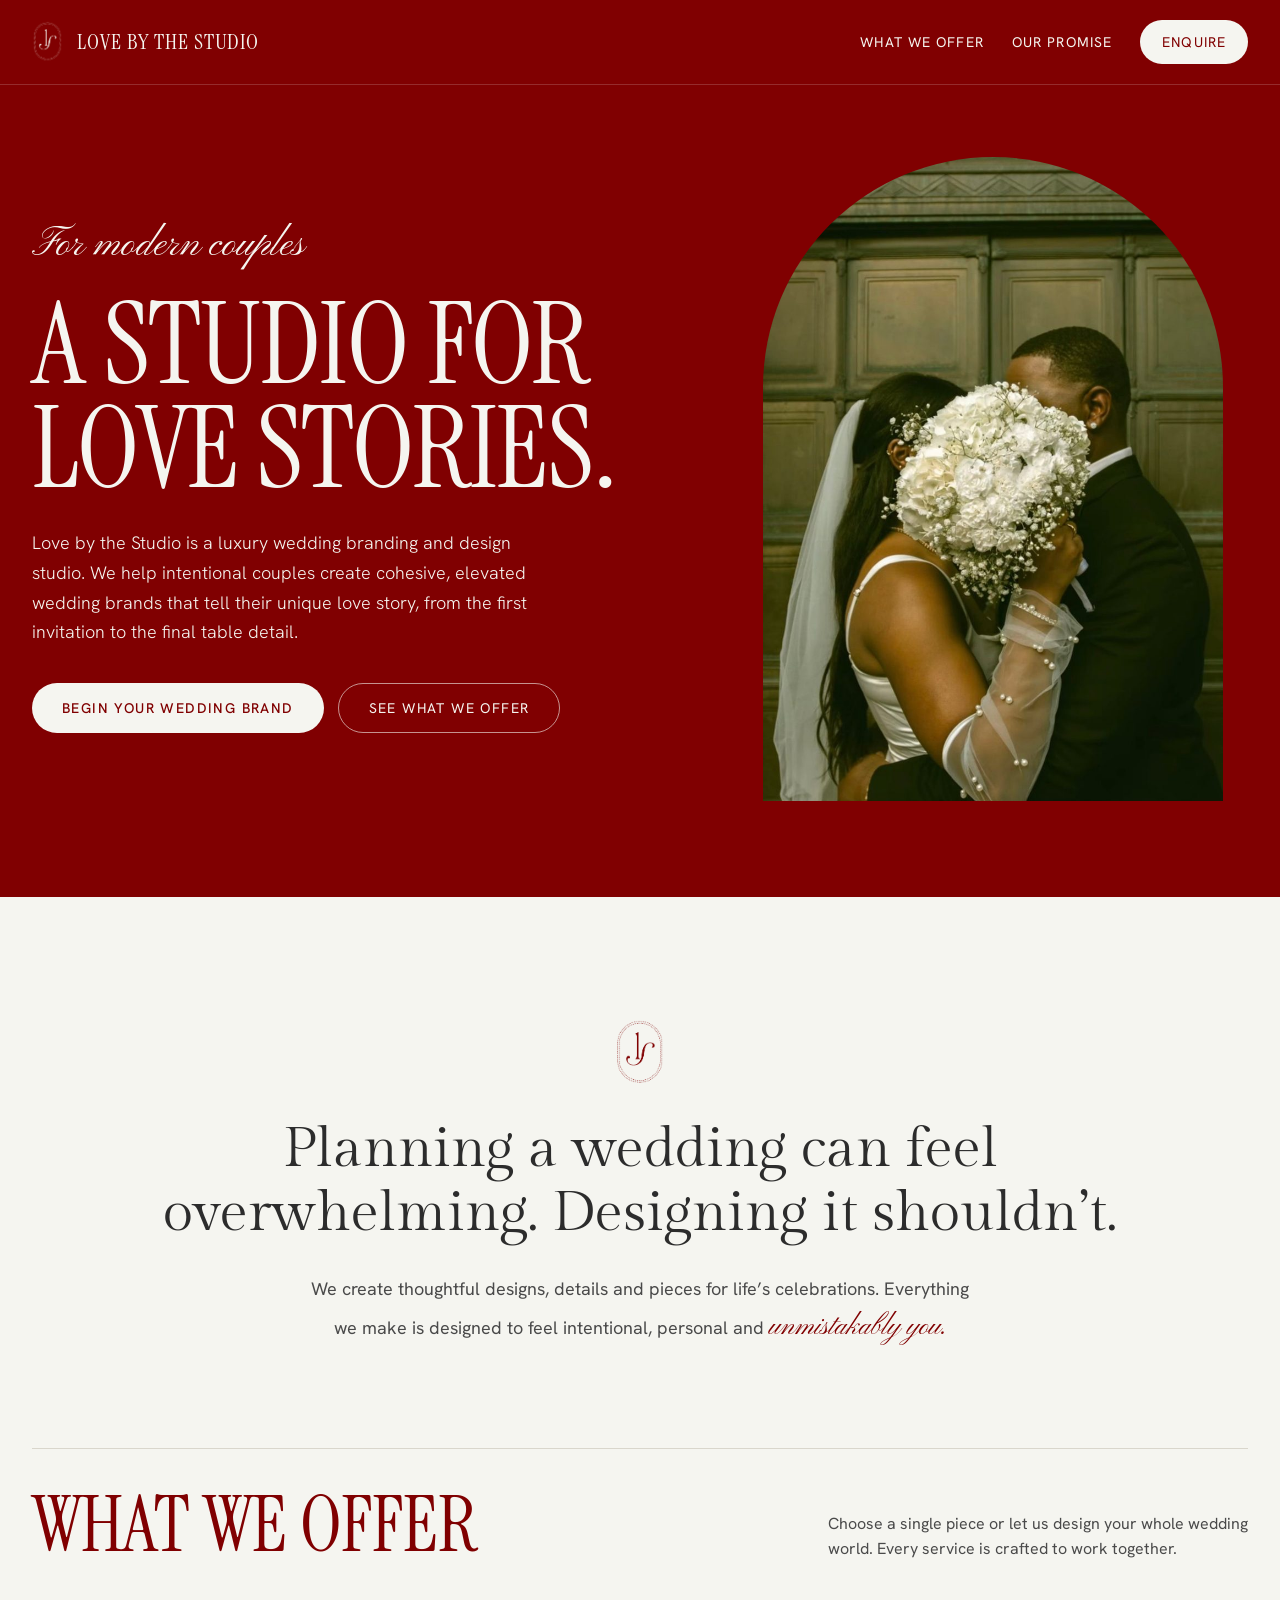
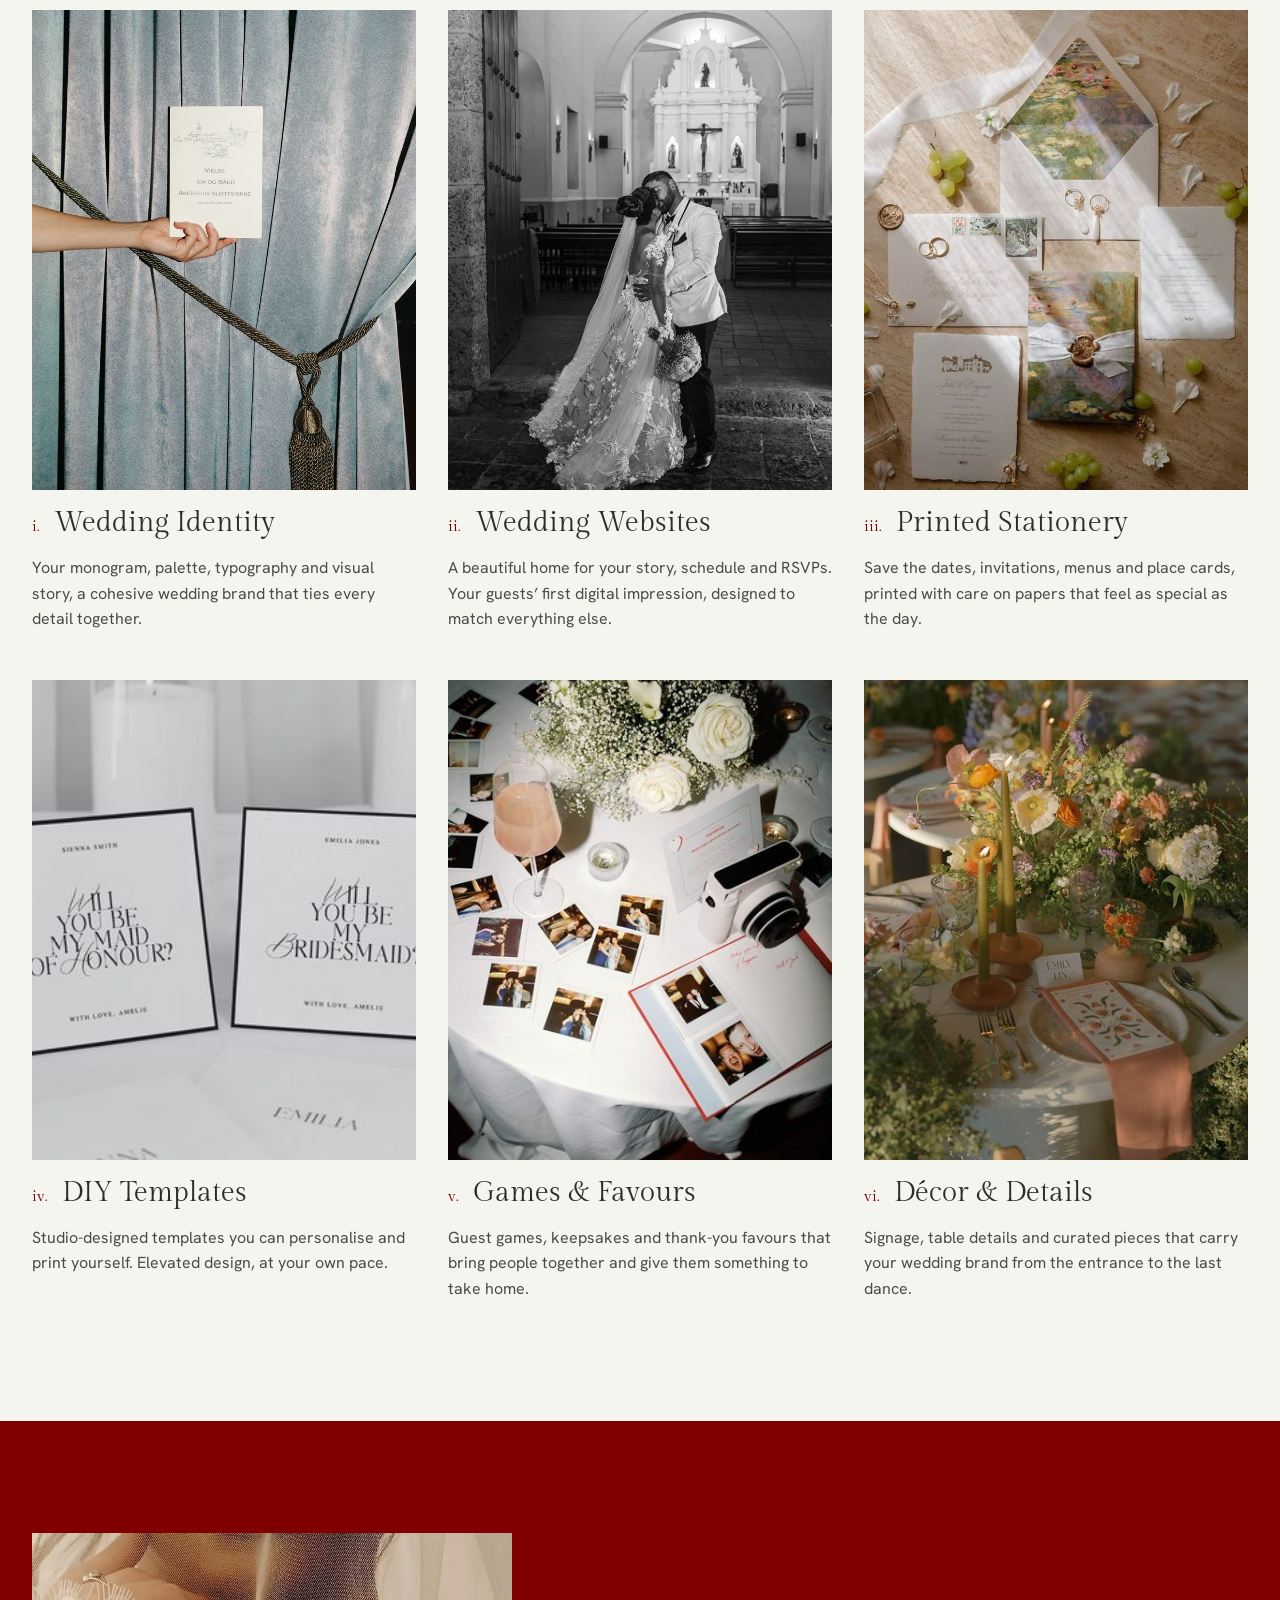
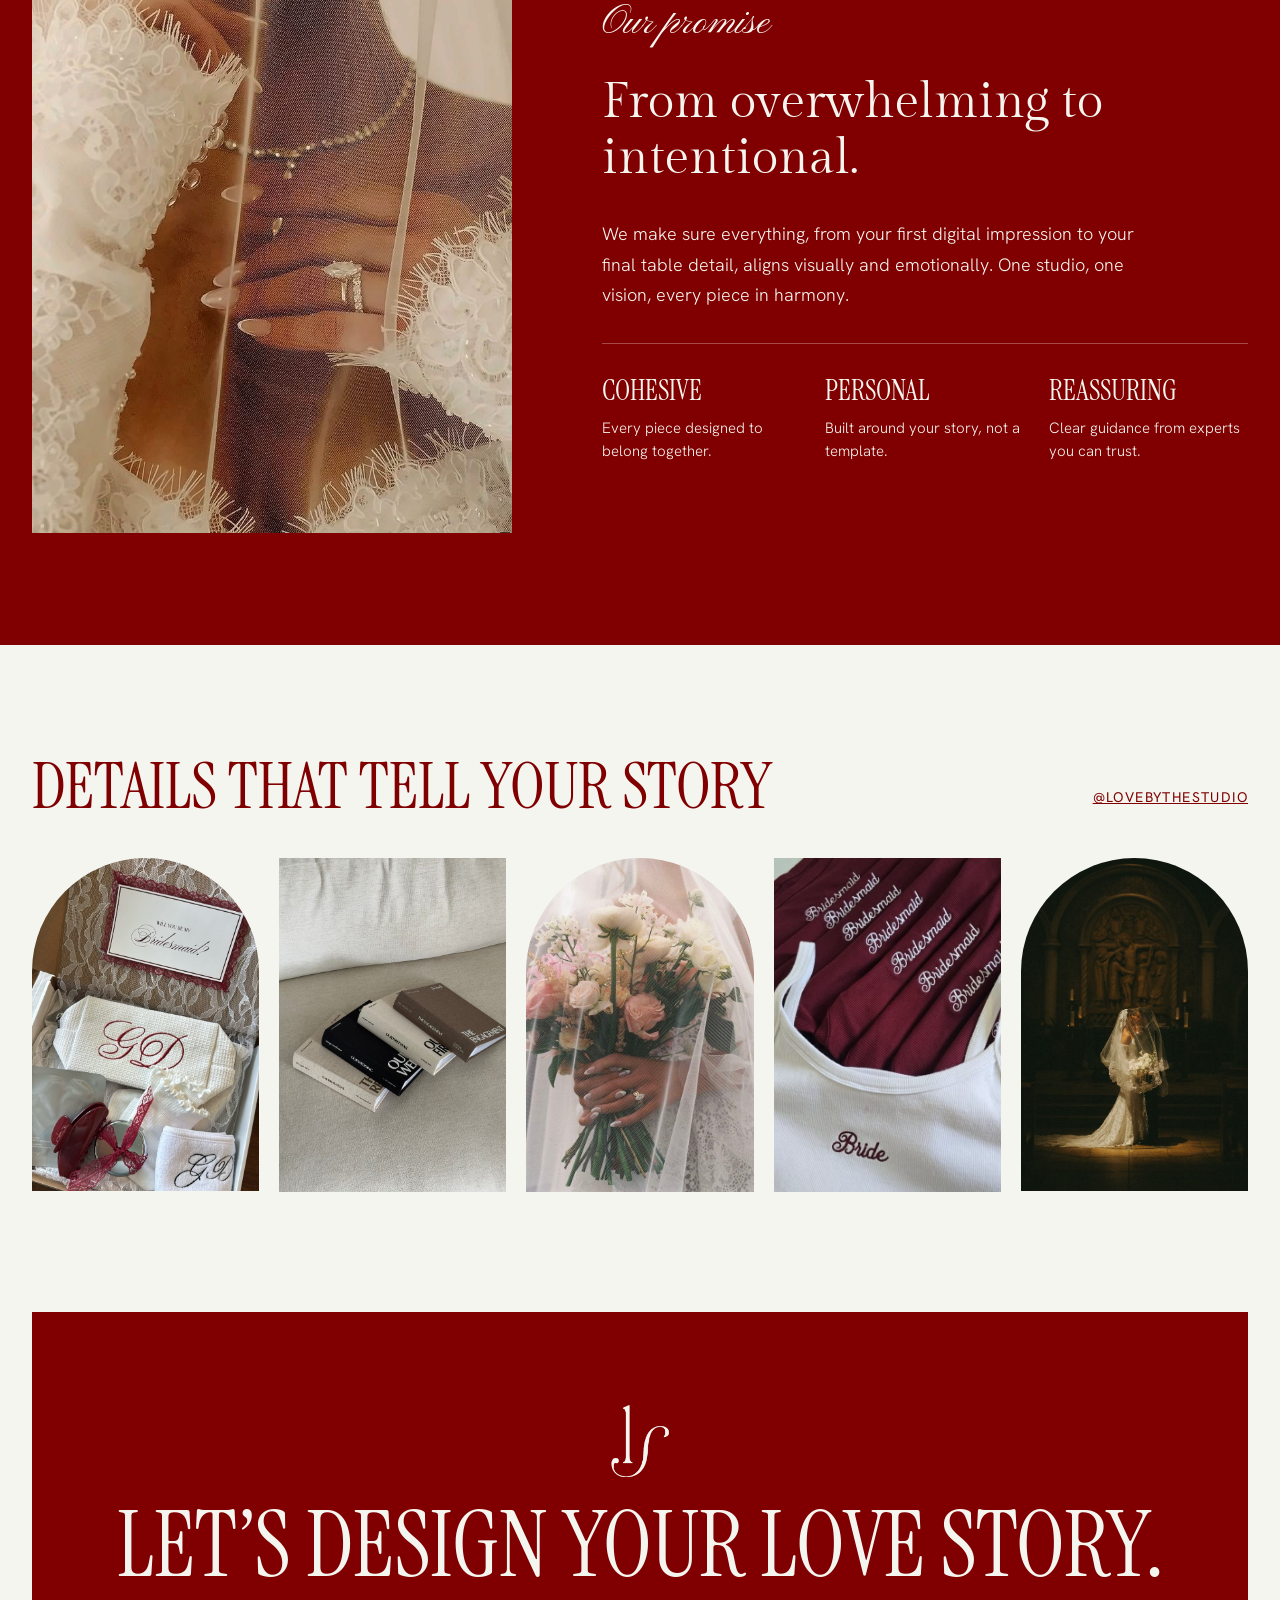
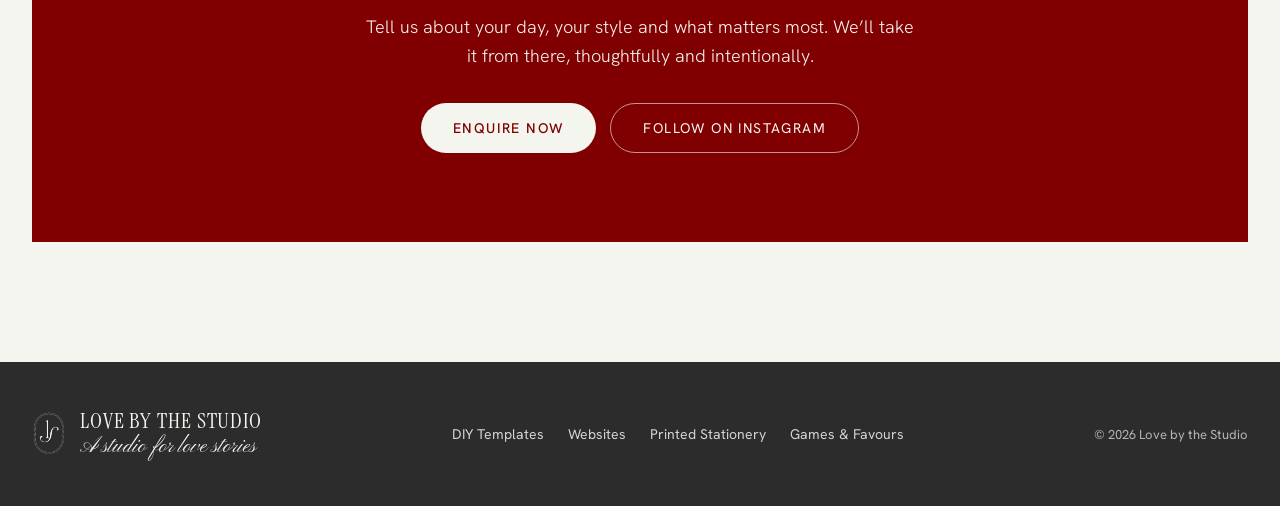
==== index.html @ 4251aefa "Add files via upload" ====
<!doctype html>
<html lang="en">
<head>
<meta charset="utf-8">
<meta name="viewport" content="width=device-width, initial-scale=1">
<title>Love by the Studio | Luxury Wedding Branding &amp; Design</title>
<meta name="description" content="Love by the Studio is a luxury wedding branding and design studio creating cohesive wedding identities, websites, stationery, templates, games and favours for modern couples.">
<link rel="icon" type="image/png" href="images/logo-oval-red.png">
<link rel="preconnect" href="https://fonts.googleapis.com">
<link rel="stylesheet" href="https://fonts.googleapis.com/css2?family=Instrument+Serif:ital@0;1&amp;family=Gilda+Display&amp;family=Pinyon+Script&amp;family=Hanken+Grotesk:wght@300;400;500&amp;display=swap">
<style>
body{margin:0;background:#F5F5F0}
a{color:#800001}a:hover{color:#5a0001}
</style>
<style>html{scroll-behavior:smooth}img{max-width:100%}</style>
</head>
<body>
<div style="font-family: 'Hanken Grotesk', 'Helvetica Neue', Helvetica, sans-serif; color: #2C2C2C; background: #F5F5F0; width: 100%; overflow: hidden;">

<!-- NAV -->
<header style="background: #800001; color: #F5F5F0; border-bottom: 1px solid rgba(245,245,240,0.18);">
<nav style="max-width: 1280px; margin: 0 auto; padding: 20px 32px; display: flex; flex-wrap: wrap; align-items: center; justify-content: space-between; gap: 16px;">
<a href="#top" style="display: flex; align-items: center; gap: 14px; color: #F5F5F0; text-decoration: none;">
<img src="images/logo-oval-cream.png" alt="" style="height: 44px; width: auto;">
<span style="font-family: 'Instrument Serif', serif; font-size: 22px; letter-spacing: 0.04em; line-height: 1;">LOVE BY THE STUDIO</span>
</a>
<div style="display: flex; flex-wrap: wrap; align-items: center; gap: 28px; font-size: 14px; letter-spacing: 0.08em; text-transform: uppercase;">
<a href="#offer" style="color: #F5F5F0; text-decoration: none;">What we offer</a>
<a href="#promise" style="color: #F5F5F0; text-decoration: none;">Our promise</a>
<a href="#enquire" style="color: #800001; background: #F5F5F0; text-decoration: none; padding: 13px 22px; border-radius: 999px; min-height: 44px; box-sizing: border-box; display: inline-flex; align-items: center;">Enquire</a>
</div>
</nav>
</header>

<!-- HERO -->
<section id="top" style="background: #800001; color: #F5F5F0;">
<div style="max-width: 1280px; margin: 0 auto; padding: 72px 32px 96px; display: flex; flex-wrap: wrap; align-items: center; gap: 56px;">
<div style="flex: 1 1 520px; min-width: 0; display: flex; flex-direction: column; gap: 28px;">
<p style="margin: 0; font-family: 'Pinyon Script', cursive; font-size: 40px; line-height: 1;">For modern couples</p>
<h1 style="margin: 0; font-family: 'Instrument Serif', serif; font-weight: 400; font-size: clamp(64px, 9vw, 128px); line-height: 0.9; letter-spacing: -0.01em; text-transform: uppercase;">A studio for love stories.</h1>
<p style="margin: 0; max-width: 520px; font-size: 18px; line-height: 1.65; font-weight: 300;">Love by the Studio is a luxury wedding branding and design studio. We help intentional couples create cohesive, elevated wedding brands that tell their unique love story, from the first invitation to the final table detail.</p>
<div style="display: flex; flex-wrap: wrap; gap: 14px; padding-top: 8px;">
<a href="#enquire" style="background: #F5F5F0; color: #800001; text-decoration: none; padding: 16px 30px; border-radius: 999px; font-size: 14px; letter-spacing: 0.1em; text-transform: uppercase; font-weight: 500;">Begin your wedding brand</a>
<a href="#offer" style="border: 1px solid rgba(245,245,240,0.6); color: #F5F5F0; text-decoration: none; padding: 15px 30px; border-radius: 999px; font-size: 14px; letter-spacing: 0.1em; text-transform: uppercase;">See what we offer</a>
</div>
</div>
<div style="flex: 1 1 380px; min-width: 0; display: flex; justify-content: center; position: relative;">
<img src="images/hero-couple.jpg" alt="A couple embracing, the bride's bouquet of white flowers between them" style="width: 100%; max-width: 460px; aspect-ratio: 3 / 4.2; object-fit: cover; border-radius: 240px 240px 0 0; display: block;">
</div>
</div>
</section>

<!-- INTRO / PROBLEM -->
<section style="background: #F5F5F0;">
<div style="max-width: 1000px; margin: 0 auto; padding: 120px 32px 96px; display: flex; flex-direction: column; align-items: center; gap: 28px; text-align: center;">
<img src="images/logo-oval-red.png" alt="" style="height: 72px; width: auto;">
<h2 style="margin: 0; font-family: 'Gilda Display', serif; font-weight: 400; font-size: clamp(34px, 4.4vw, 56px); line-height: 1.15; color: #2C2C2C;">Planning a wedding can feel overwhelming. Designing it shouldn’t.</h2>
<p style="margin: 0; max-width: 680px; font-size: 18px; line-height: 1.7; color: #4a4a4a;">We create thoughtful designs, details and pieces for life’s celebrations. Everything we make is designed to feel intentional, personal and <span style="font-family: 'Pinyon Script', cursive; font-size: 28px; color: #800001;">unmistakably you.</span></p>
</div>
</section>

<!-- SERVICES -->
<section id="offer" style="background: #F5F5F0;">
<div style="max-width: 1280px; margin: 0 auto; padding: 0 32px 120px; display: flex; flex-direction: column; gap: 48px;">
<div style="display: flex; flex-wrap: wrap; align-items: flex-end; justify-content: space-between; gap: 20px; border-top: 1px solid #d9d6cc; padding-top: 40px;">
<h2 style="margin: 0; font-family: 'Instrument Serif', serif; font-weight: 400; font-size: clamp(48px, 6vw, 80px); line-height: 0.95; text-transform: uppercase; color: #800001;">What we offer</h2>
<p style="margin: 0; max-width: 420px; font-size: 16px; line-height: 1.6; color: #4a4a4a;">Choose a single piece or let us design your whole wedding world. Every service is crafted to work together.</p>
</div>
<div style="display: grid; grid-template-columns: repeat(auto-fit, minmax(300px, 1fr)); gap: 48px 32px;">

<article style="display: flex; flex-direction: column; gap: 16px;">
<img src="images/service-identity.jpg" alt="A wedding invitation held against a velvet curtain" style="width: 100%; aspect-ratio: 4 / 5; object-fit: cover; display: block;">
<div style="display: flex; align-items: baseline; gap: 14px;"><span style="font-family: 'Gilda Display', serif; font-size: 15px; color: #800001;">i.</span><h3 style="margin: 0; font-family: 'Gilda Display', serif; font-weight: 400; font-size: 28px; color: #2C2C2C;">Wedding Identity</h3></div>
<p style="margin: 0; font-size: 16px; line-height: 1.6; color: #4a4a4a;">Your monogram, palette, typography and visual story, a cohesive wedding brand that ties every detail together.</p>
</article>

<article style="display: flex; flex-direction: column; gap: 16px;">
<img src="images/service-websites.jpg" alt="A couple kissing in the doorway of a church, in black and white" style="width: 100%; aspect-ratio: 4 / 5; object-fit: cover; display: block;">
<div style="display: flex; align-items: baseline; gap: 14px;"><span style="font-family: 'Gilda Display', serif; font-size: 15px; color: #800001;">ii.</span><h3 style="margin: 0; font-family: 'Gilda Display', serif; font-weight: 400; font-size: 28px; color: #2C2C2C;">Wedding Websites</h3></div>
<p style="margin: 0; font-size: 16px; line-height: 1.6; color: #4a4a4a;">A beautiful home for your story, schedule and RSVPs. Your guests’ first digital impression, designed to match everything else.</p>
</article>

<article style="display: flex; flex-direction: column; gap: 16px;">
<img src="images/service-stationery.jpg" alt="A wedding stationery suite with envelope, wax seal and rings" style="width: 100%; aspect-ratio: 4 / 5; object-fit: cover; display: block;">
<div style="display: flex; align-items: baseline; gap: 14px;"><span style="font-family: 'Gilda Display', serif; font-size: 15px; color: #800001;">iii.</span><h3 style="margin: 0; font-family: 'Gilda Display', serif; font-weight: 400; font-size: 28px; color: #2C2C2C;">Printed Stationery</h3></div>
<p style="margin: 0; font-size: 16px; line-height: 1.6; color: #4a4a4a;">Save the dates, invitations, menus and place cards, printed with care on papers that feel as special as the day.</p>
</article>

<article style="display: flex; flex-direction: column; gap: 16px;">
<img src="images/service-diy-templates.jpg" alt="Two bridesmaid proposal cards in black and white" style="width: 100%; aspect-ratio: 4 / 5; object-fit: cover; display: block;">
<div style="display: flex; align-items: baseline; gap: 14px;"><span style="font-family: 'Gilda Display', serif; font-size: 15px; color: #800001;">iv.</span><h3 style="margin: 0; font-family: 'Gilda Display', serif; font-weight: 400; font-size: 28px; color: #2C2C2C;">DIY Templates</h3></div>
<p style="margin: 0; font-size: 16px; line-height: 1.6; color: #4a4a4a;">Studio-designed templates you can personalise and print yourself. Elevated design, at your own pace.</p>
</article>

<article style="display: flex; flex-direction: column; gap: 16px;">
<img src="images/service-games-favours.jpg" alt="A guest table with instant photos, a camera and a guestbook" style="width: 100%; aspect-ratio: 4 / 5; object-fit: cover; display: block;">
<div style="display: flex; align-items: baseline; gap: 14px;"><span style="font-family: 'Gilda Display', serif; font-size: 15px; color: #800001;">v.</span><h3 style="margin: 0; font-family: 'Gilda Display', serif; font-weight: 400; font-size: 28px; color: #2C2C2C;">Games &amp; Favours</h3></div>
<p style="margin: 0; font-size: 16px; line-height: 1.6; color: #4a4a4a;">Guest games, keepsakes and thank-you favours that bring people together and give them something to take home.</p>
</article>

<article style="display: flex; flex-direction: column; gap: 16px;">
<img src="images/service-decor.jpg" alt="A styled reception table with candles, flowers and a printed menu" style="width: 100%; aspect-ratio: 4 / 5; object-fit: cover; display: block;">
<div style="display: flex; align-items: baseline; gap: 14px;"><span style="font-family: 'Gilda Display', serif; font-size: 15px; color: #800001;">vi.</span><h3 style="margin: 0; font-family: 'Gilda Display', serif; font-weight: 400; font-size: 28px; color: #2C2C2C;">Décor &amp; Details</h3></div>
<p style="margin: 0; font-size: 16px; line-height: 1.6; color: #4a4a4a;">Signage, table details and curated pieces that carry your wedding brand from the entrance to the last dance.</p>
</article>

</div>
</div>
</section>

<!-- PROMISE -->
<section id="promise" style="background: #800001; color: #F5F5F0;">
<div style="max-width: 1280px; margin: 0 auto; padding: 112px 32px; display: flex; flex-wrap: wrap; align-items: center; gap: 64px;">
<div style="flex: 1 1 380px; min-width: 0;">
<img src="images/promise-veil.jpg" alt="Close up of a bride's hand and necklace under a lace veil" style="width: 100%; max-width: 480px; aspect-ratio: 4 / 5; object-fit: cover; display: block;">
</div>
<div style="flex: 1 1 520px; min-width: 0; display: flex; flex-direction: column; gap: 32px;">
<p style="margin: 0; font-family: 'Pinyon Script', cursive; font-size: 40px; line-height: 1;">Our promise</p>
<h2 style="margin: 0; font-family: 'Gilda Display', serif; font-weight: 400; font-size: clamp(34px, 3.8vw, 52px); line-height: 1.15;">From overwhelming to intentional.</h2>
<p style="margin: 0; font-size: 18px; line-height: 1.7; font-weight: 300; max-width: 560px;">We make sure everything, from your first digital impression to your final table detail, aligns visually and emotionally. One studio, one vision, every piece in harmony.</p>
<div style="display: grid; grid-template-columns: repeat(auto-fit, minmax(160px, 1fr)); gap: 24px; border-top: 1px solid rgba(245,245,240,0.3); padding-top: 28px;">
<div style="display: flex; flex-direction: column; gap: 8px;"><span style="font-family: 'Instrument Serif', serif; font-size: 28px; text-transform: uppercase;">Cohesive</span><span style="font-size: 15px; line-height: 1.55; font-weight: 300;">Every piece designed to belong together.</span></div>
<div style="display: flex; flex-direction: column; gap: 8px;"><span style="font-family: 'Instrument Serif', serif; font-size: 28px; text-transform: uppercase;">Personal</span><span style="font-size: 15px; line-height: 1.55; font-weight: 300;">Built around your story, not a template.</span></div>
<div style="display: flex; flex-direction: column; gap: 8px;"><span style="font-family: 'Instrument Serif', serif; font-size: 28px; text-transform: uppercase;">Reassuring</span><span style="font-size: 15px; line-height: 1.55; font-weight: 300;">Clear guidance from experts you can trust.</span></div>
</div>
</div>
</div>
</section>

<!-- GALLERY -->
<section style="background: #F5F5F0;">
<div style="max-width: 1280px; margin: 0 auto; padding: 112px 32px 48px; display: flex; flex-direction: column; gap: 40px;">
<div style="display: flex; flex-wrap: wrap; justify-content: space-between; align-items: flex-end; gap: 16px;">
<h2 style="margin: 0; font-family: 'Instrument Serif', serif; font-weight: 400; font-size: clamp(44px, 5vw, 68px); line-height: 0.95; text-transform: uppercase; color: #800001;">Details that tell your story</h2>
<a href="https://instagram.com/lovebythestudio" style="font-size: 14px; letter-spacing: 0.1em; text-transform: uppercase; color: #800001; padding: 12px 0;">@Lovebythestudio</a>
</div>
<div style="display: grid; grid-template-columns: repeat(auto-fit, minmax(200px, 1fr)); gap: 20px;">
<img src="images/gallery-bridesmaid-box.jpg" alt="A bridesmaid proposal box with a Will You Be My Bridesmaid card, monogrammed pouch and headband, and burgundy lace details" style="width: 100%; aspect-ratio: 3 / 4.4; object-fit: cover; object-position: center 40%; border-radius: 200px 200px 0 0; display: block;">
<img src="images/gallery-albums.jpg" alt="Linen-bound wedding albums titled The Rehearsal, Our Wedding, Our First Year and The Engagement" style="width: 100%; aspect-ratio: 3 / 4.4; object-fit: cover; display: block;">
<img src="images/gallery-bouquet.jpg" alt="A bride holding a pastel bouquet" style="width: 100%; aspect-ratio: 3 / 4.4; object-fit: cover; border-radius: 200px 200px 0 0; display: block;">
<img src="images/gallery-bride-tops.jpg" alt="A white tank top embroidered Bride in burgundy, laid over burgundy tops embroidered Bridesmaid" style="width: 100%; aspect-ratio: 3 / 4.4; object-fit: cover; object-position: 45% center; display: block;">
<img src="images/gallery-chapel.jpg" alt="A bride standing in a candlelit chapel" style="width: 100%; aspect-ratio: 3 / 4.4; object-fit: cover; border-radius: 200px 200px 0 0; display: block;">
</div>
</div>
</section>

<!-- CTA -->
<section id="enquire" style="background: #F5F5F0;">
<div style="max-width: 1280px; margin: 0 auto; padding: 72px 32px 120px;">
<div style="background: #800001; color: #F5F5F0; padding: clamp(48px, 7vw, 96px) clamp(24px, 6vw, 80px); display: flex; flex-direction: column; align-items: center; text-align: center; gap: 24px;">
<img src="images/logo-monogram-cream.png" alt="" style="height: 80px; width: auto;">
<h2 style="margin: 0; font-family: 'Instrument Serif', serif; font-weight: 400; font-size: clamp(48px, 7vw, 96px); line-height: 0.92; text-transform: uppercase;">Let’s design your love story.</h2>
<p style="margin: 0; max-width: 560px; font-size: 18px; line-height: 1.65; font-weight: 300;">Tell us about your day, your style and what matters most. We’ll take it from there, thoughtfully and intentionally.</p>
<div style="display: flex; flex-wrap: wrap; justify-content: center; gap: 14px; padding-top: 8px;">
<a href="mailto:[YOUR EMAIL]" style="background: #F5F5F0; color: #800001; text-decoration: none; padding: 16px 32px; border-radius: 999px; font-size: 14px; letter-spacing: 0.1em; text-transform: uppercase; font-weight: 500;">Enquire now</a>
<a href="https://instagram.com/lovebythestudio" style="border: 1px solid rgba(245,245,240,0.6); color: #F5F5F0; text-decoration: none; padding: 15px 32px; border-radius: 999px; font-size: 14px; letter-spacing: 0.1em; text-transform: uppercase;">Follow on Instagram</a>
</div>
</div>
</div>
</section>

<!-- FOOTER -->
<footer style="background: #2C2C2C; color: #F5F5F0;">
<div style="max-width: 1280px; margin: 0 auto; padding: 48px 32px; display: flex; flex-wrap: wrap; align-items: center; justify-content: space-between; gap: 24px;">
<div style="display: flex; align-items: center; gap: 14px;">
<img src="images/logo-oval-cream.png" alt="" style="height: 48px; width: auto;">
<div style="display: flex; flex-direction: column; gap: 4px;">
<span style="font-family: 'Instrument Serif', serif; font-size: 22px; letter-spacing: 0.04em; line-height: 1;">LOVE BY THE STUDIO</span>
<span style="font-family: 'Pinyon Script', cursive; font-size: 22px; line-height: 1;">A studio for love stories</span>
</div>
</div>
<div style="display: flex; flex-wrap: wrap; gap: 24px; font-size: 14px; color: #d4d4cf;">
<span>DIY Templates</span><span>Websites</span><span>Printed Stationery</span><span>Games &amp; Favours</span>
</div>
<span style="font-size: 13px; color: #b5b5b0;">© 2026 Love by the Studio</span>
</div>
</footer>

</div>
</body>
</html>
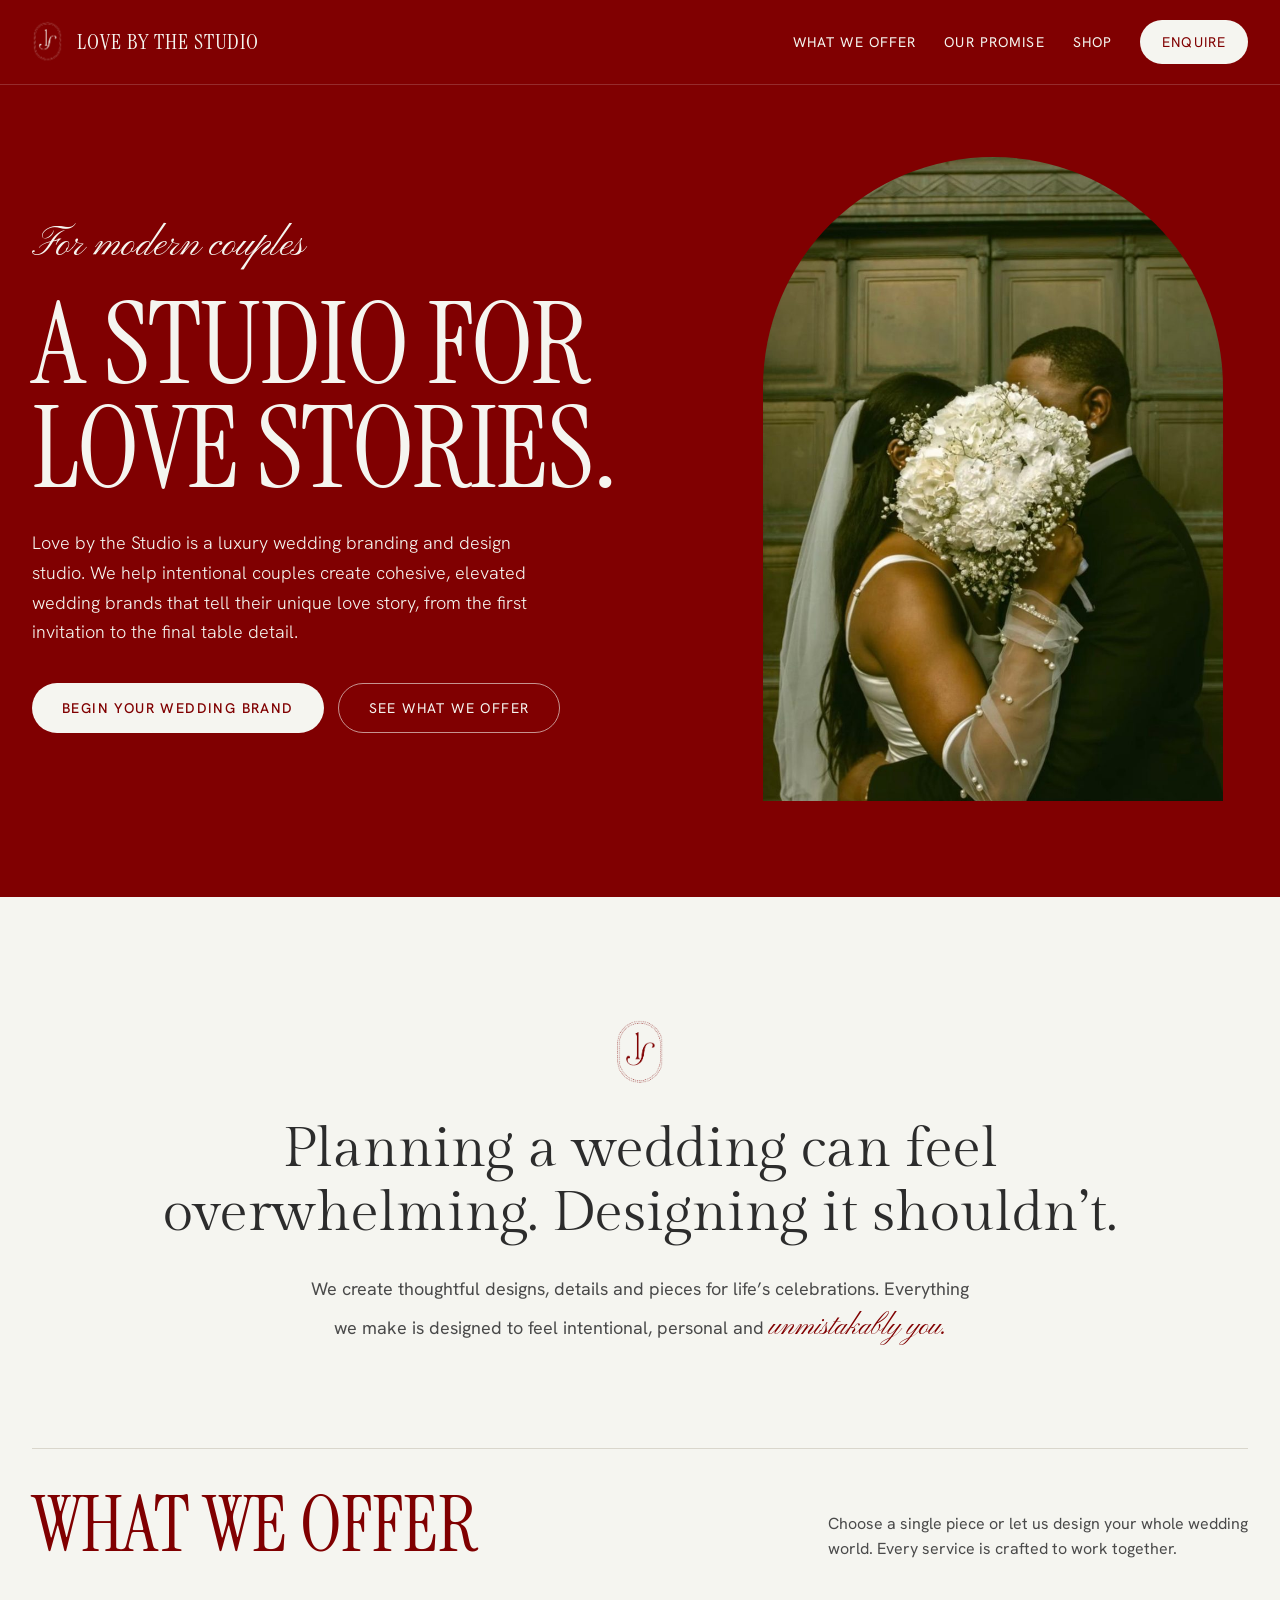
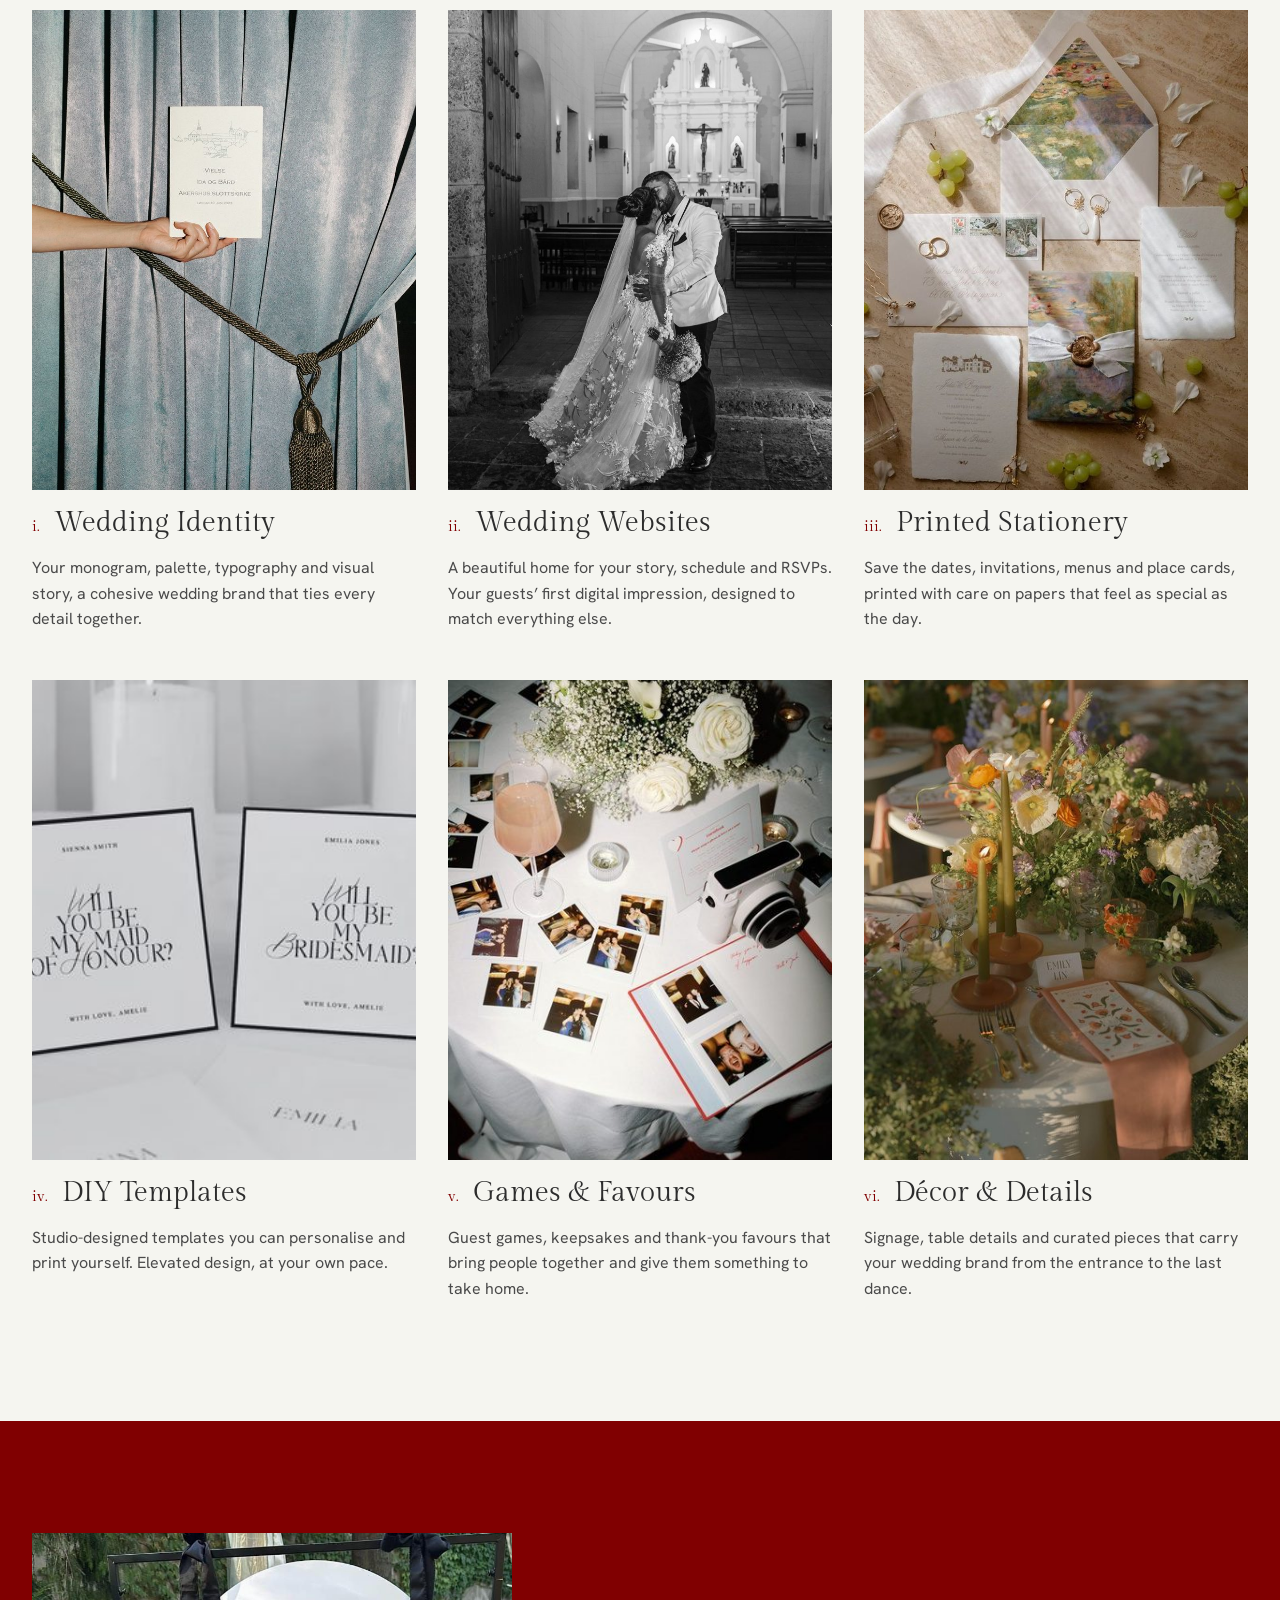
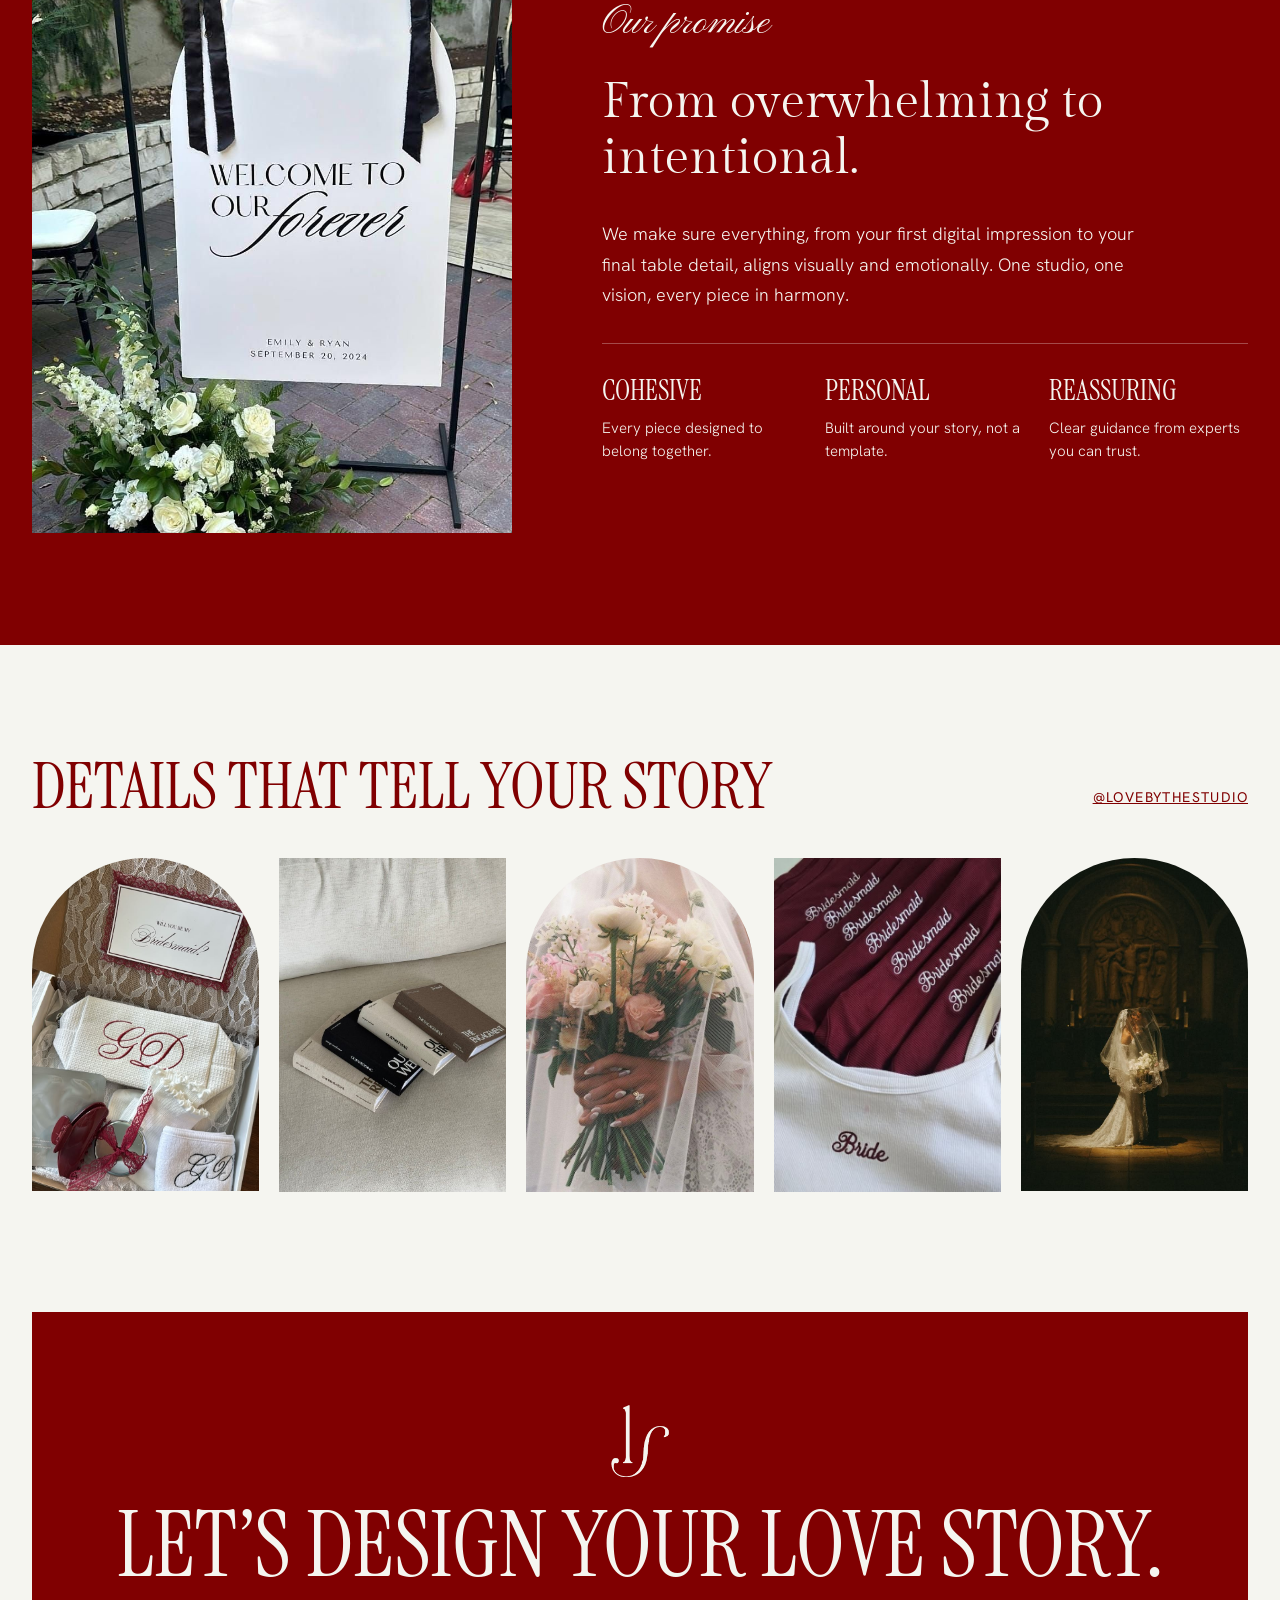
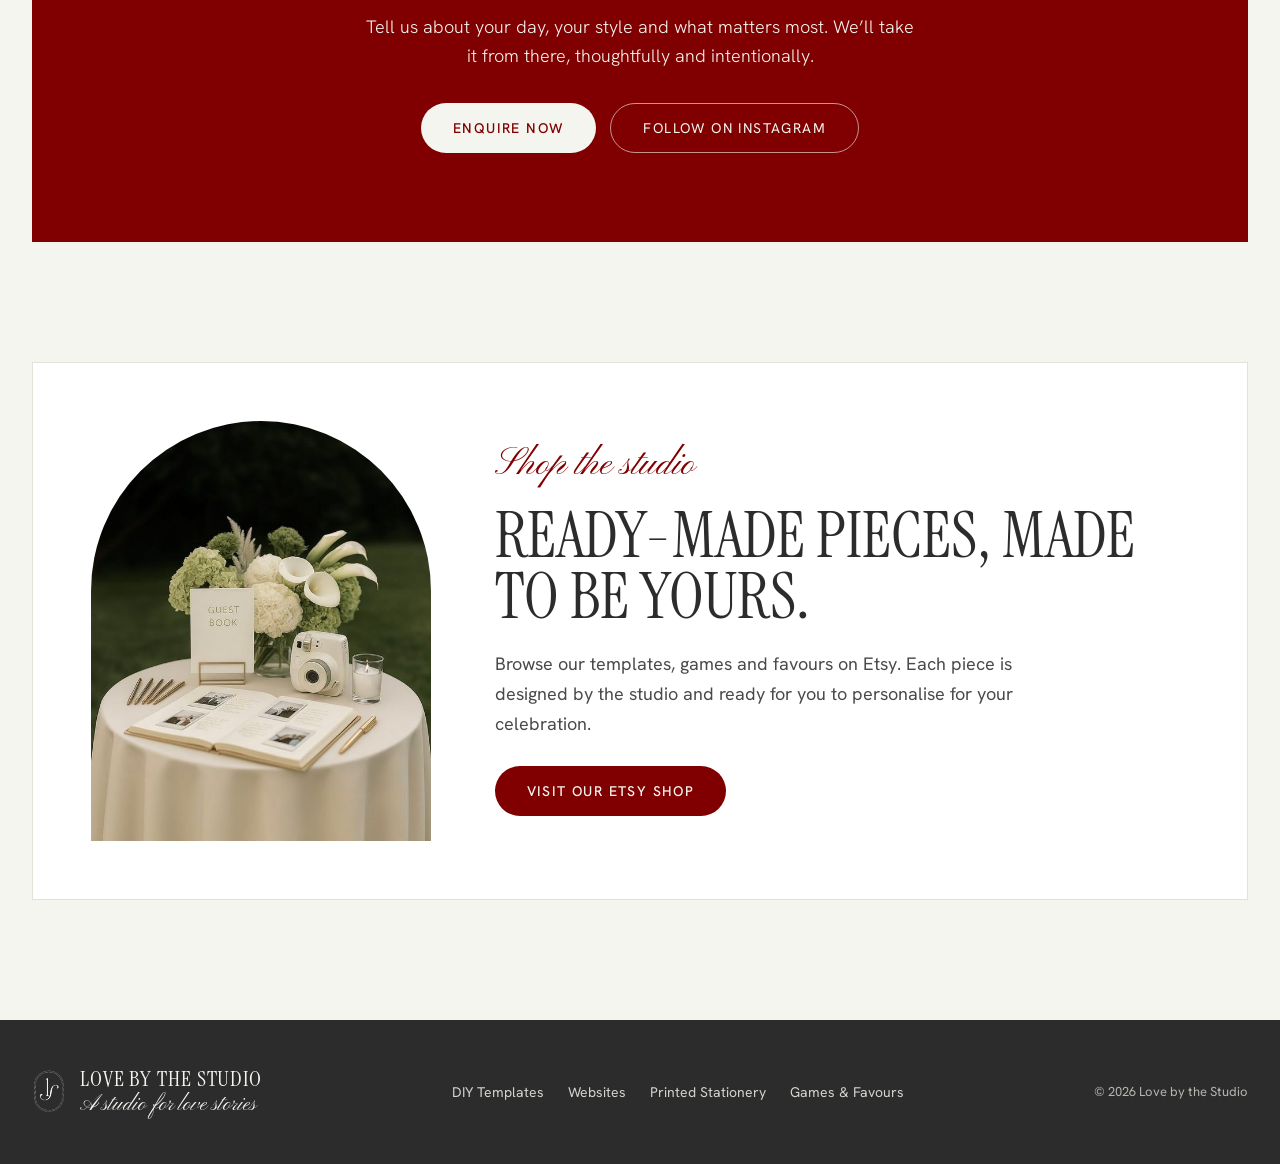
==== commit 632ac178: "Add files via upload" ====
--- a/index.html
+++ b/index.html
@@ -27,6 +27,7 @@
 <div style="display: flex; flex-wrap: wrap; align-items: center; gap: 28px; font-size: 14px; letter-spacing: 0.08em; text-transform: uppercase;">
 <a href="#offer" style="color: #F5F5F0; text-decoration: none;">What we offer</a>
 <a href="#promise" style="color: #F5F5F0; text-decoration: none;">Our promise</a>
+<a href="#shop" style="color: #F5F5F0; text-decoration: none;">Shop</a>
 <a href="#enquire" style="color: #800001; background: #F5F5F0; text-decoration: none; padding: 13px 22px; border-radius: 999px; min-height: 44px; box-sizing: border-box; display: inline-flex; align-items: center;">Enquire</a>
 </div>
 </nav>
@@ -112,7 +113,7 @@
 <section id="promise" style="background: #800001; color: #F5F5F0;">
 <div style="max-width: 1280px; margin: 0 auto; padding: 112px 32px; display: flex; flex-wrap: wrap; align-items: center; gap: 64px;">
 <div style="flex: 1 1 380px; min-width: 0;">
-<img src="images/promise-veil.jpg" alt="Close up of a bride's hand and necklace under a lace veil" style="width: 100%; max-width: 480px; aspect-ratio: 4 / 5; object-fit: cover; display: block;">
+<img src="images/promise-welcome-sign.jpg" alt="An arched white welcome sign reading Welcome to our forever, with black ribbons and white flowers at its base" style="width: 100%; max-width: 480px; aspect-ratio: 4 / 5; object-fit: cover; object-position: center 45%; display: block;">
 </div>
 <div style="flex: 1 1 520px; min-width: 0; display: flex; flex-direction: column; gap: 32px;">
 <p style="margin: 0; font-family: 'Pinyon Script', cursive; font-size: 40px; line-height: 1;">Our promise</p>
@@ -159,6 +160,23 @@
 </div>
 </section>
 
+<!-- SHOP -->
+<section id="shop" style="background: #F5F5F0;">
+<div style="max-width: 1280px; margin: 0 auto; padding: 0 32px 120px;">
+<div style="background: #FFFFFF; border: 1px solid #e4e1d8; padding: clamp(24px, 4.5vw, 64px); display: flex; flex-wrap: wrap; align-items: center; gap: clamp(32px, 5vw, 72px);">
+<img src="images/shop-guestbook.jpg" alt="A guest book table with an instant camera, photos and white flowers" style="flex: 0 1 340px; width: 100%; max-width: 340px; height: 420px; object-fit: cover; border-radius: 170px 170px 0 0; display: block; min-width: 0;">
+<div style="flex: 1 1 420px; min-width: 0; display: flex; flex-direction: column; gap: 22px;">
+<p style="margin: 0; font-family: 'Pinyon Script', cursive; font-size: 38px; line-height: 1; color: #800001;">Shop the studio</p>
+<h2 style="margin: 0; font-family: 'Instrument Serif', serif; font-weight: 400; font-size: clamp(44px, 5vw, 72px); line-height: 0.95; text-transform: uppercase; color: #2C2C2C;">Ready-made pieces, made to be yours.</h2>
+<p style="margin: 0; max-width: 520px; font-size: 18px; line-height: 1.65; color: #4a4a4a;">Browse our templates, games and favours on Etsy. Each piece is designed by the studio and ready for you to personalise for your celebration.</p>
+<div style="display: flex; flex-wrap: wrap; gap: 14px; padding-top: 6px;">
+<a href="https://www.etsy.com/shop/Lovebythestudio" target="_blank" rel="noopener" style="background: #800001; color: #F5F5F0; text-decoration: none; padding: 16px 32px; border-radius: 999px; font-size: 14px; letter-spacing: 0.1em; text-transform: uppercase; font-weight: 500;">Visit our Etsy shop</a>
+</div>
+</div>
+</div>
+</div>
+</section>
+
 <!-- FOOTER -->
 <footer style="background: #2C2C2C; color: #F5F5F0;">
 <div style="max-width: 1280px; margin: 0 auto; padding: 48px 32px; display: flex; flex-wrap: wrap; align-items: center; justify-content: space-between; gap: 24px;">
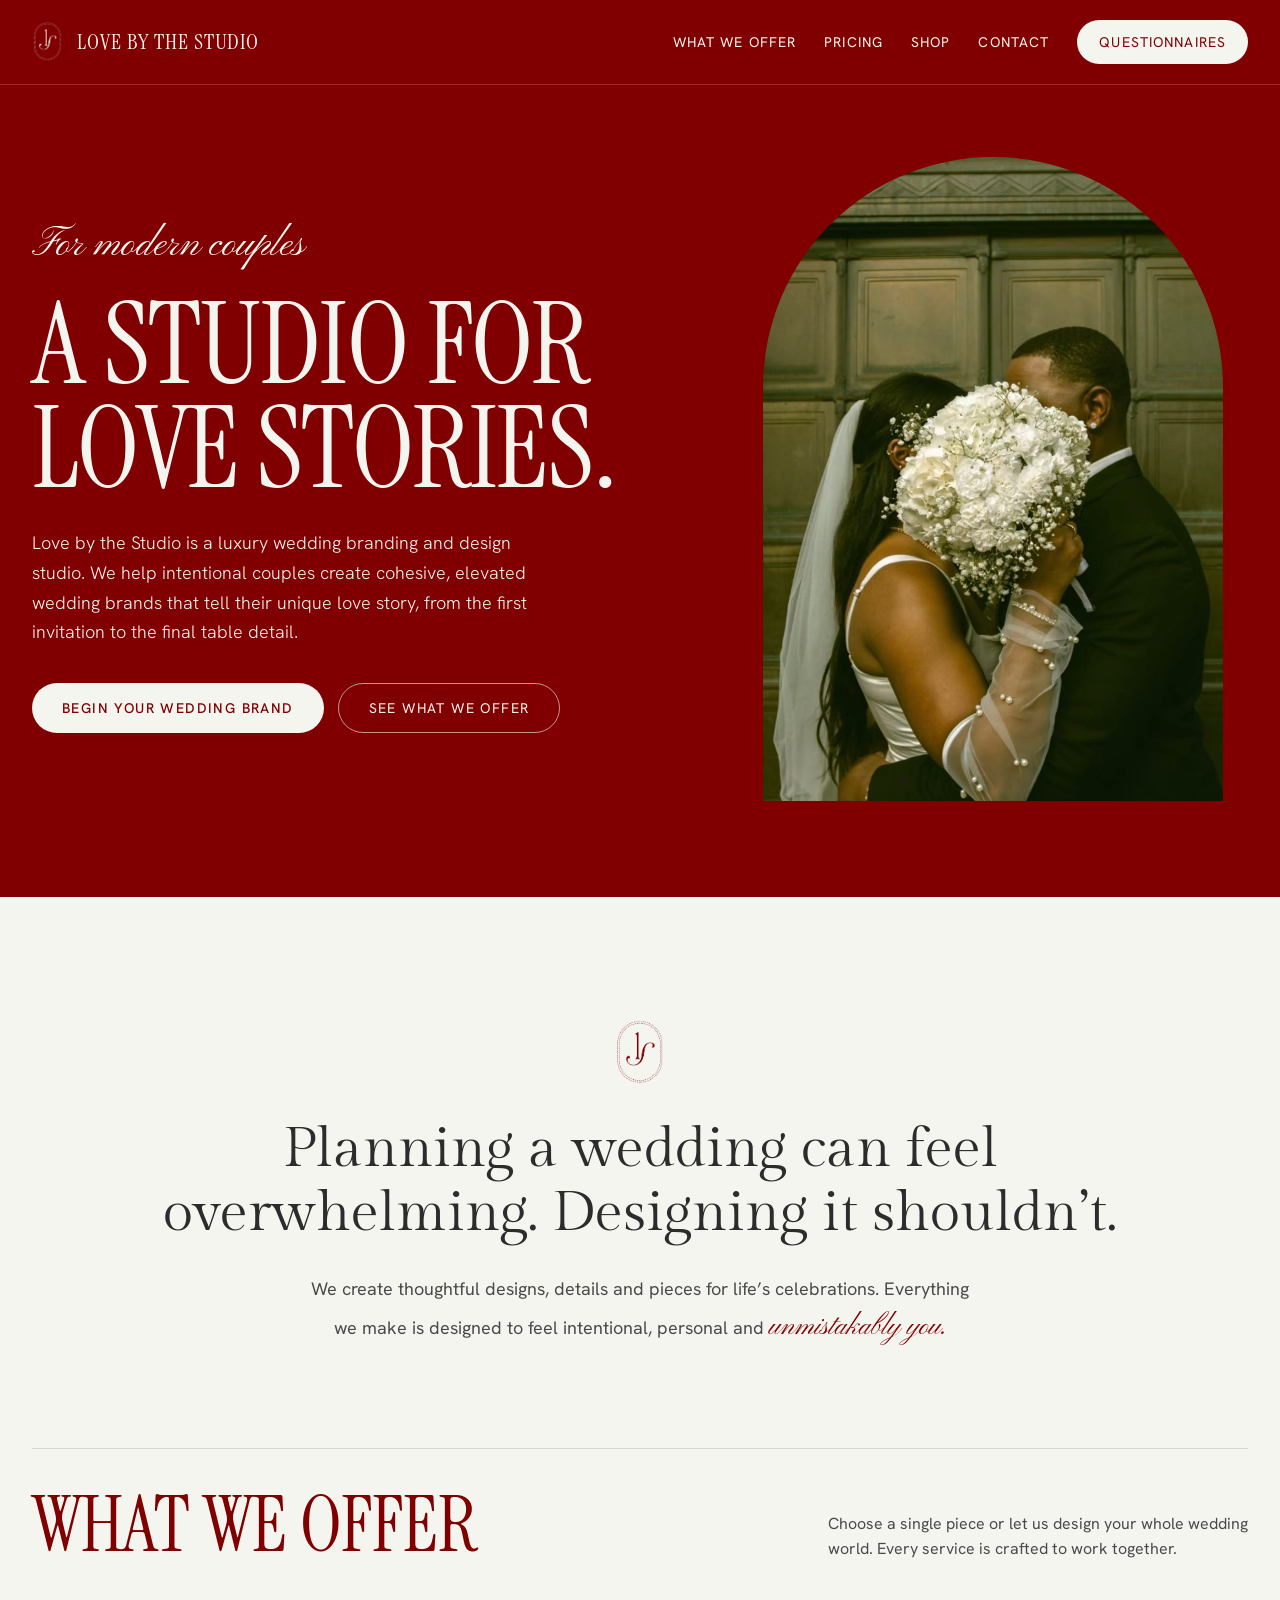
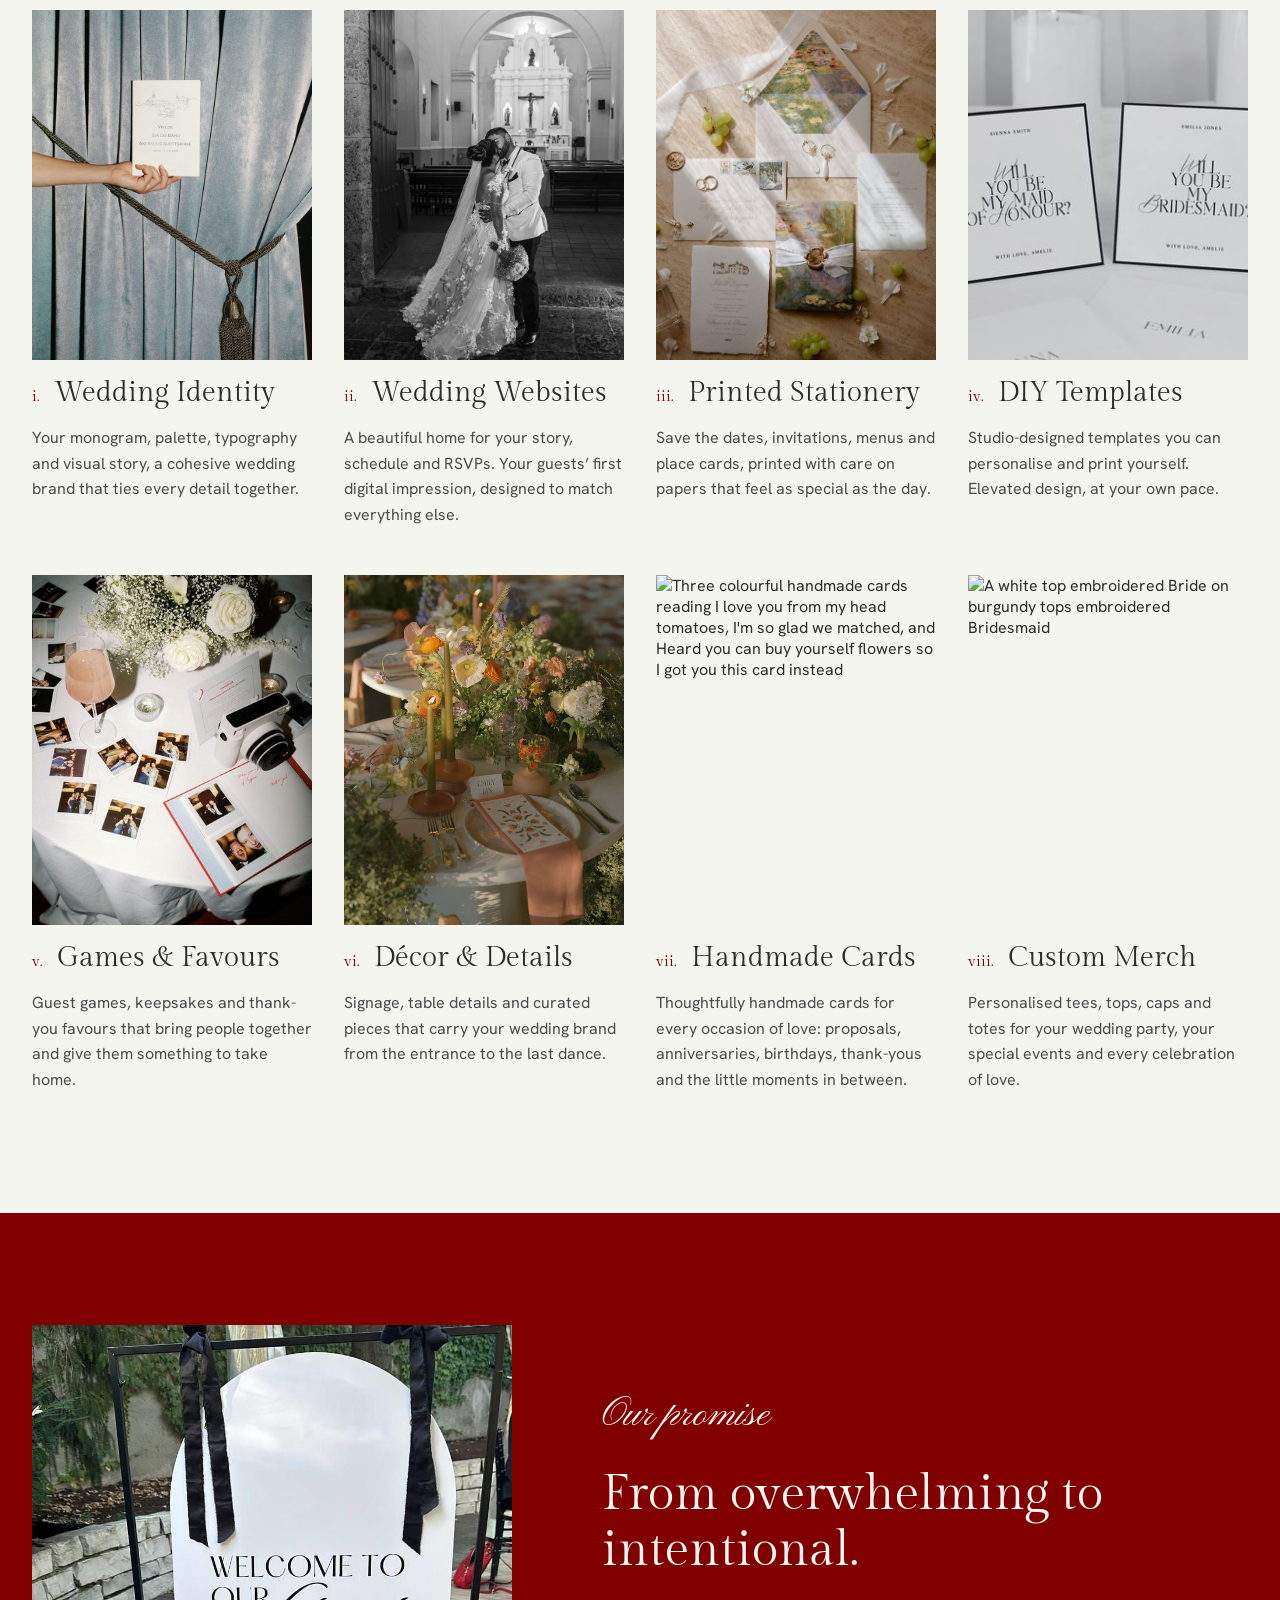
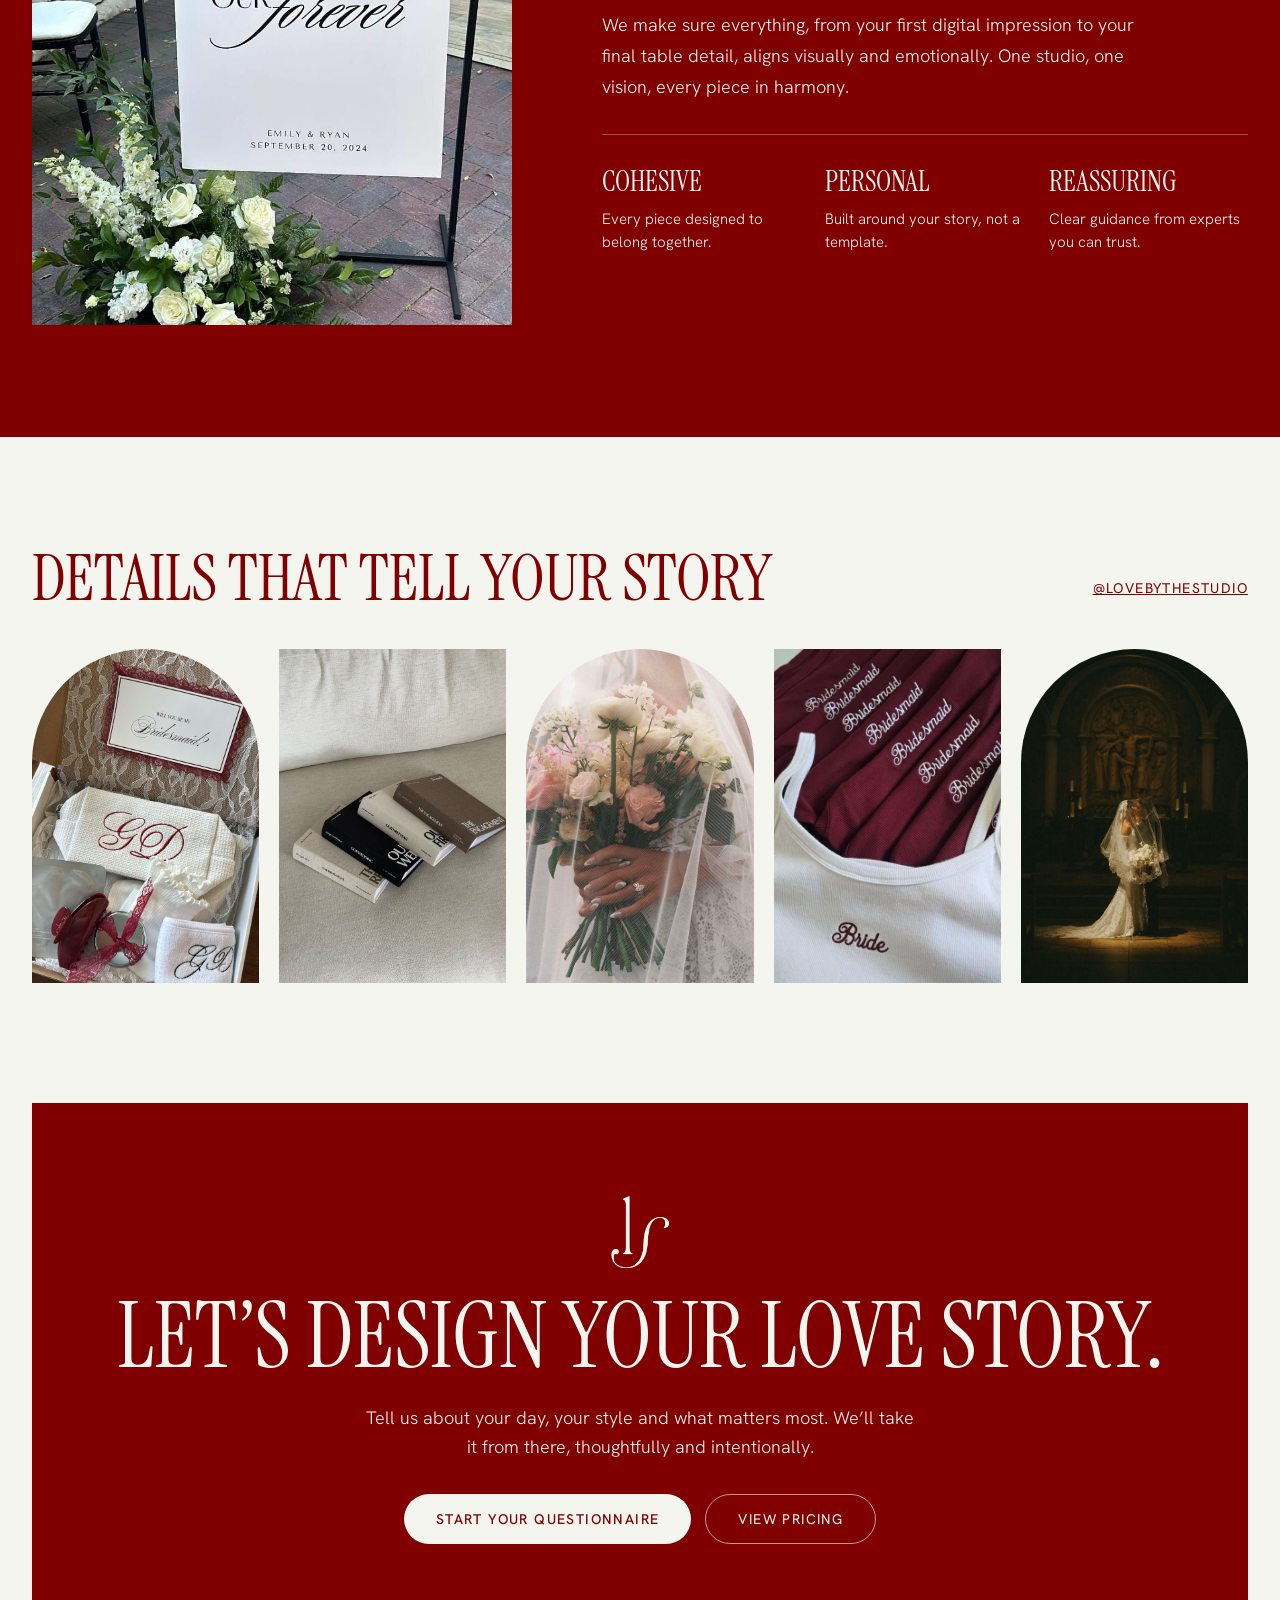
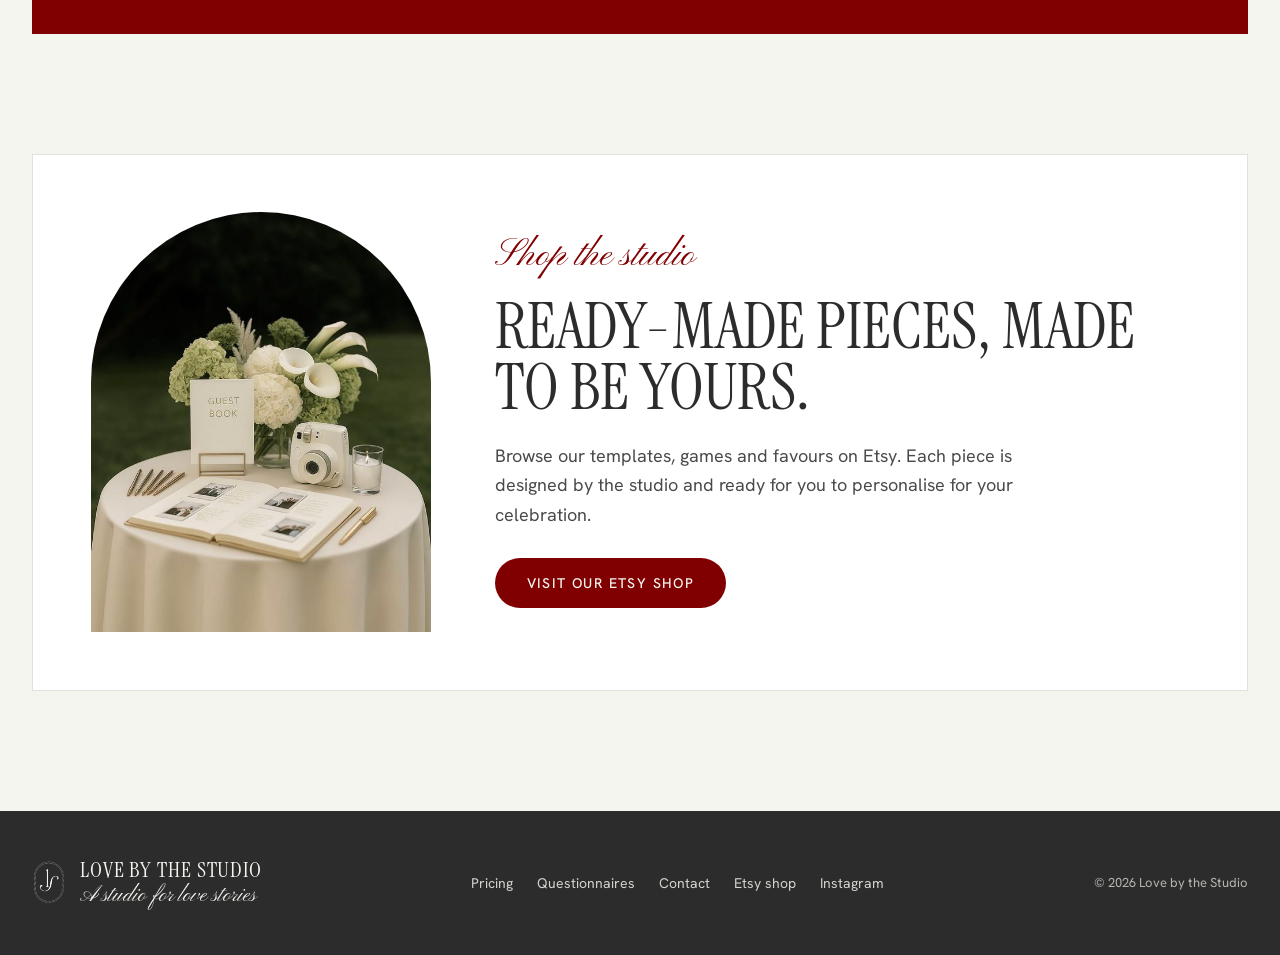
==== commit f89fa3a8: "Add files via upload" ====
--- a/index.html
+++ b/index.html
@@ -5,6 +5,21 @@
 <meta name="viewport" content="width=device-width, initial-scale=1">
 <title>Love by the Studio | Luxury Wedding Branding &amp; Design</title>
 <meta name="description" content="Love by the Studio is a luxury wedding branding and design studio creating cohesive wedding identities, websites, stationery, templates, games and favours for modern couples.">
+<link rel="canonical" href="https://lovebythestudio.com/">
+<meta property="og:type" content="website">
+<meta property="og:site_name" content="Love by the Studio">
+<meta property="og:url" content="https://lovebythestudio.com/">
+<meta property="og:title" content="Love by the Studio | Luxury Wedding Branding &amp; Design">
+<meta property="og:description" content="A luxury wedding branding and design studio creating cohesive wedding identities, websites, stationery, templates, games and favours for modern couples.">
+<meta property="og:image" content="https://lovebythestudio.com/images/share-preview.jpg">
+<meta property="og:image:width" content="1200">
+<meta property="og:image:height" content="630">
+<meta property="og:image:alt" content="The Love by the Studio monogram beside a couple embracing behind a white bouquet">
+<meta name="twitter:card" content="summary_large_image">
+<meta name="twitter:title" content="Love by the Studio | Luxury Wedding Branding &amp; Design">
+<meta name="twitter:description" content="A luxury wedding branding and design studio creating cohesive wedding identities, websites, stationery, templates, games and favours for modern couples.">
+<meta name="twitter:image" content="https://lovebythestudio.com/images/share-preview.jpg">
+<link rel="apple-touch-icon" href="images/logo-oval-red.png">
 <link rel="icon" type="image/png" href="images/logo-oval-red.png">
 <link rel="preconnect" href="https://fonts.googleapis.com">
 <link rel="stylesheet" href="https://fonts.googleapis.com/css2?family=Instrument+Serif:ital@0;1&amp;family=Gilda+Display&amp;family=Pinyon+Script&amp;family=Hanken+Grotesk:wght@300;400;500&amp;display=swap">
@@ -26,9 +41,10 @@
 </a>
 <div style="display: flex; flex-wrap: wrap; align-items: center; gap: 28px; font-size: 14px; letter-spacing: 0.08em; text-transform: uppercase;">
 <a href="#offer" style="color: #F5F5F0; text-decoration: none;">What we offer</a>
-<a href="#promise" style="color: #F5F5F0; text-decoration: none;">Our promise</a>
+<a href="pricing.html" style="color: #F5F5F0; text-decoration: none;">Pricing</a>
 <a href="#shop" style="color: #F5F5F0; text-decoration: none;">Shop</a>
-<a href="#enquire" style="color: #800001; background: #F5F5F0; text-decoration: none; padding: 13px 22px; border-radius: 999px; min-height: 44px; box-sizing: border-box; display: inline-flex; align-items: center;">Enquire</a>
+<a href="contact.html" style="color: #F5F5F0; text-decoration: none;">Contact</a>
+<a href="questionnaire.html" style="color: #800001; background: #F5F5F0; text-decoration: none; padding: 13px 22px; border-radius: 999px; min-height: 44px; box-sizing: border-box; display: inline-flex; align-items: center;">Questionnaires</a>
 </div>
 </nav>
 </header>
@@ -41,7 +57,7 @@
 <h1 style="margin: 0; font-family: 'Instrument Serif', serif; font-weight: 400; font-size: clamp(64px, 9vw, 128px); line-height: 0.9; letter-spacing: -0.01em; text-transform: uppercase;">A studio for love stories.</h1>
 <p style="margin: 0; max-width: 520px; font-size: 18px; line-height: 1.65; font-weight: 300;">Love by the Studio is a luxury wedding branding and design studio. We help intentional couples create cohesive, elevated wedding brands that tell their unique love story, from the first invitation to the final table detail.</p>
 <div style="display: flex; flex-wrap: wrap; gap: 14px; padding-top: 8px;">
-<a href="#enquire" style="background: #F5F5F0; color: #800001; text-decoration: none; padding: 16px 30px; border-radius: 999px; font-size: 14px; letter-spacing: 0.1em; text-transform: uppercase; font-weight: 500;">Begin your wedding brand</a>
+<a href="questionnaire.html#identity" style="background: #F5F5F0; color: #800001; text-decoration: none; padding: 16px 30px; border-radius: 999px; font-size: 14px; letter-spacing: 0.1em; text-transform: uppercase; font-weight: 500;">Begin your wedding brand</a>
 <a href="#offer" style="border: 1px solid rgba(245,245,240,0.6); color: #F5F5F0; text-decoration: none; padding: 15px 30px; border-radius: 999px; font-size: 14px; letter-spacing: 0.1em; text-transform: uppercase;">See what we offer</a>
 </div>
 </div>
@@ -67,7 +83,7 @@
 <h2 style="margin: 0; font-family: 'Instrument Serif', serif; font-weight: 400; font-size: clamp(48px, 6vw, 80px); line-height: 0.95; text-transform: uppercase; color: #800001;">What we offer</h2>
 <p style="margin: 0; max-width: 420px; font-size: 16px; line-height: 1.6; color: #4a4a4a;">Choose a single piece or let us design your whole wedding world. Every service is crafted to work together.</p>
 </div>
-<div style="display: grid; grid-template-columns: repeat(auto-fit, minmax(300px, 1fr)); gap: 48px 32px;">
+<div style="display: grid; grid-template-columns: repeat(auto-fit, minmax(260px, 1fr)); gap: 48px 32px;">
 
 <article style="display: flex; flex-direction: column; gap: 16px;">
 <img src="images/service-identity.jpg" alt="A wedding invitation held against a velvet curtain" style="width: 100%; aspect-ratio: 4 / 5; object-fit: cover; display: block;">
@@ -103,6 +119,18 @@
 <img src="images/service-decor.jpg" alt="A styled reception table with candles, flowers and a printed menu" style="width: 100%; aspect-ratio: 4 / 5; object-fit: cover; display: block;">
 <div style="display: flex; align-items: baseline; gap: 14px;"><span style="font-family: 'Gilda Display', serif; font-size: 15px; color: #800001;">vi.</span><h3 style="margin: 0; font-family: 'Gilda Display', serif; font-weight: 400; font-size: 28px; color: #2C2C2C;">Décor &amp; Details</h3></div>
 <p style="margin: 0; font-size: 16px; line-height: 1.6; color: #4a4a4a;">Signage, table details and curated pieces that carry your wedding brand from the entrance to the last dance.</p>
+</article>
+
+<article style="display: flex; flex-direction: column; gap: 16px;">
+<img src="images/service-cards.jpg" alt="Three colourful handmade cards reading I love you from my head tomatoes, I'm so glad we matched, and Heard you can buy yourself flowers so I got you this card instead" style="width: 100%; aspect-ratio: 4 / 5; object-fit: cover; display: block;">
+<div style="display: flex; align-items: baseline; gap: 14px;"><span style="font-family: 'Gilda Display', serif; font-size: 15px; color: #800001;">vii.</span><h3 style="margin: 0; font-family: 'Gilda Display', serif; font-weight: 400; font-size: 28px; color: #2C2C2C;">Handmade Cards</h3></div>
+<p style="margin: 0; font-size: 16px; line-height: 1.6; color: #4a4a4a;">Thoughtfully handmade cards for every occasion of love: proposals, anniversaries, birthdays, thank-yous and the little moments in between.</p>
+</article>
+
+<article style="display: flex; flex-direction: column; gap: 16px;">
+<img src="images/service-merch.jpg" alt="A white top embroidered Bride on burgundy tops embroidered Bridesmaid" style="width: 100%; aspect-ratio: 4 / 5; object-fit: cover; display: block;">
+<div style="display: flex; align-items: baseline; gap: 14px;"><span style="font-family: 'Gilda Display', serif; font-size: 15px; color: #800001;">viii.</span><h3 style="margin: 0; font-family: 'Gilda Display', serif; font-weight: 400; font-size: 28px; color: #2C2C2C;">Custom Merch</h3></div>
+<p style="margin: 0; font-size: 16px; line-height: 1.6; color: #4a4a4a;">Personalised tees, tops, caps and totes for your wedding party, your special events and every celebration of love.</p>
 </article>
 
 </div>
@@ -153,8 +181,8 @@
 <h2 style="margin: 0; font-family: 'Instrument Serif', serif; font-weight: 400; font-size: clamp(48px, 7vw, 96px); line-height: 0.92; text-transform: uppercase;">Let’s design your love story.</h2>
 <p style="margin: 0; max-width: 560px; font-size: 18px; line-height: 1.65; font-weight: 300;">Tell us about your day, your style and what matters most. We’ll take it from there, thoughtfully and intentionally.</p>
 <div style="display: flex; flex-wrap: wrap; justify-content: center; gap: 14px; padding-top: 8px;">
-<a href="mailto:[YOUR EMAIL]" style="background: #F5F5F0; color: #800001; text-decoration: none; padding: 16px 32px; border-radius: 999px; font-size: 14px; letter-spacing: 0.1em; text-transform: uppercase; font-weight: 500;">Enquire now</a>
-<a href="https://instagram.com/lovebythestudio" style="border: 1px solid rgba(245,245,240,0.6); color: #F5F5F0; text-decoration: none; padding: 15px 32px; border-radius: 999px; font-size: 14px; letter-spacing: 0.1em; text-transform: uppercase;">Follow on Instagram</a>
+<a href="questionnaire.html" style="background: #F5F5F0; color: #800001; text-decoration: none; padding: 16px 32px; border-radius: 999px; font-size: 14px; letter-spacing: 0.1em; text-transform: uppercase; font-weight: 500;">Start your questionnaire</a>
+<a href="pricing.html" style="border: 1px solid rgba(245,245,240,0.6); color: #F5F5F0; text-decoration: none; padding: 15px 32px; border-radius: 999px; font-size: 14px; letter-spacing: 0.1em; text-transform: uppercase;">View pricing</a>
 </div>
 </div>
 </div>
@@ -188,7 +216,7 @@
 </div>
 </div>
 <div style="display: flex; flex-wrap: wrap; gap: 24px; font-size: 14px; color: #d4d4cf;">
-<span>DIY Templates</span><span>Websites</span><span>Printed Stationery</span><span>Games &amp; Favours</span>
+<a href="pricing.html" style="color: #d4d4cf; text-decoration: none;">Pricing</a><a href="questionnaire.html" style="color: #d4d4cf; text-decoration: none;">Questionnaires</a><a href="contact.html" style="color: #d4d4cf; text-decoration: none;">Contact</a><a href="https://www.etsy.com/shop/Lovebythestudio" target="_blank" rel="noopener" style="color: #d4d4cf; text-decoration: none;">Etsy shop</a><a href="https://instagram.com/lovebythestudio" target="_blank" rel="noopener" style="color: #d4d4cf; text-decoration: none;">Instagram</a>
 </div>
 <span style="font-size: 13px; color: #b5b5b0;">© 2026 Love by the Studio</span>
 </div>
